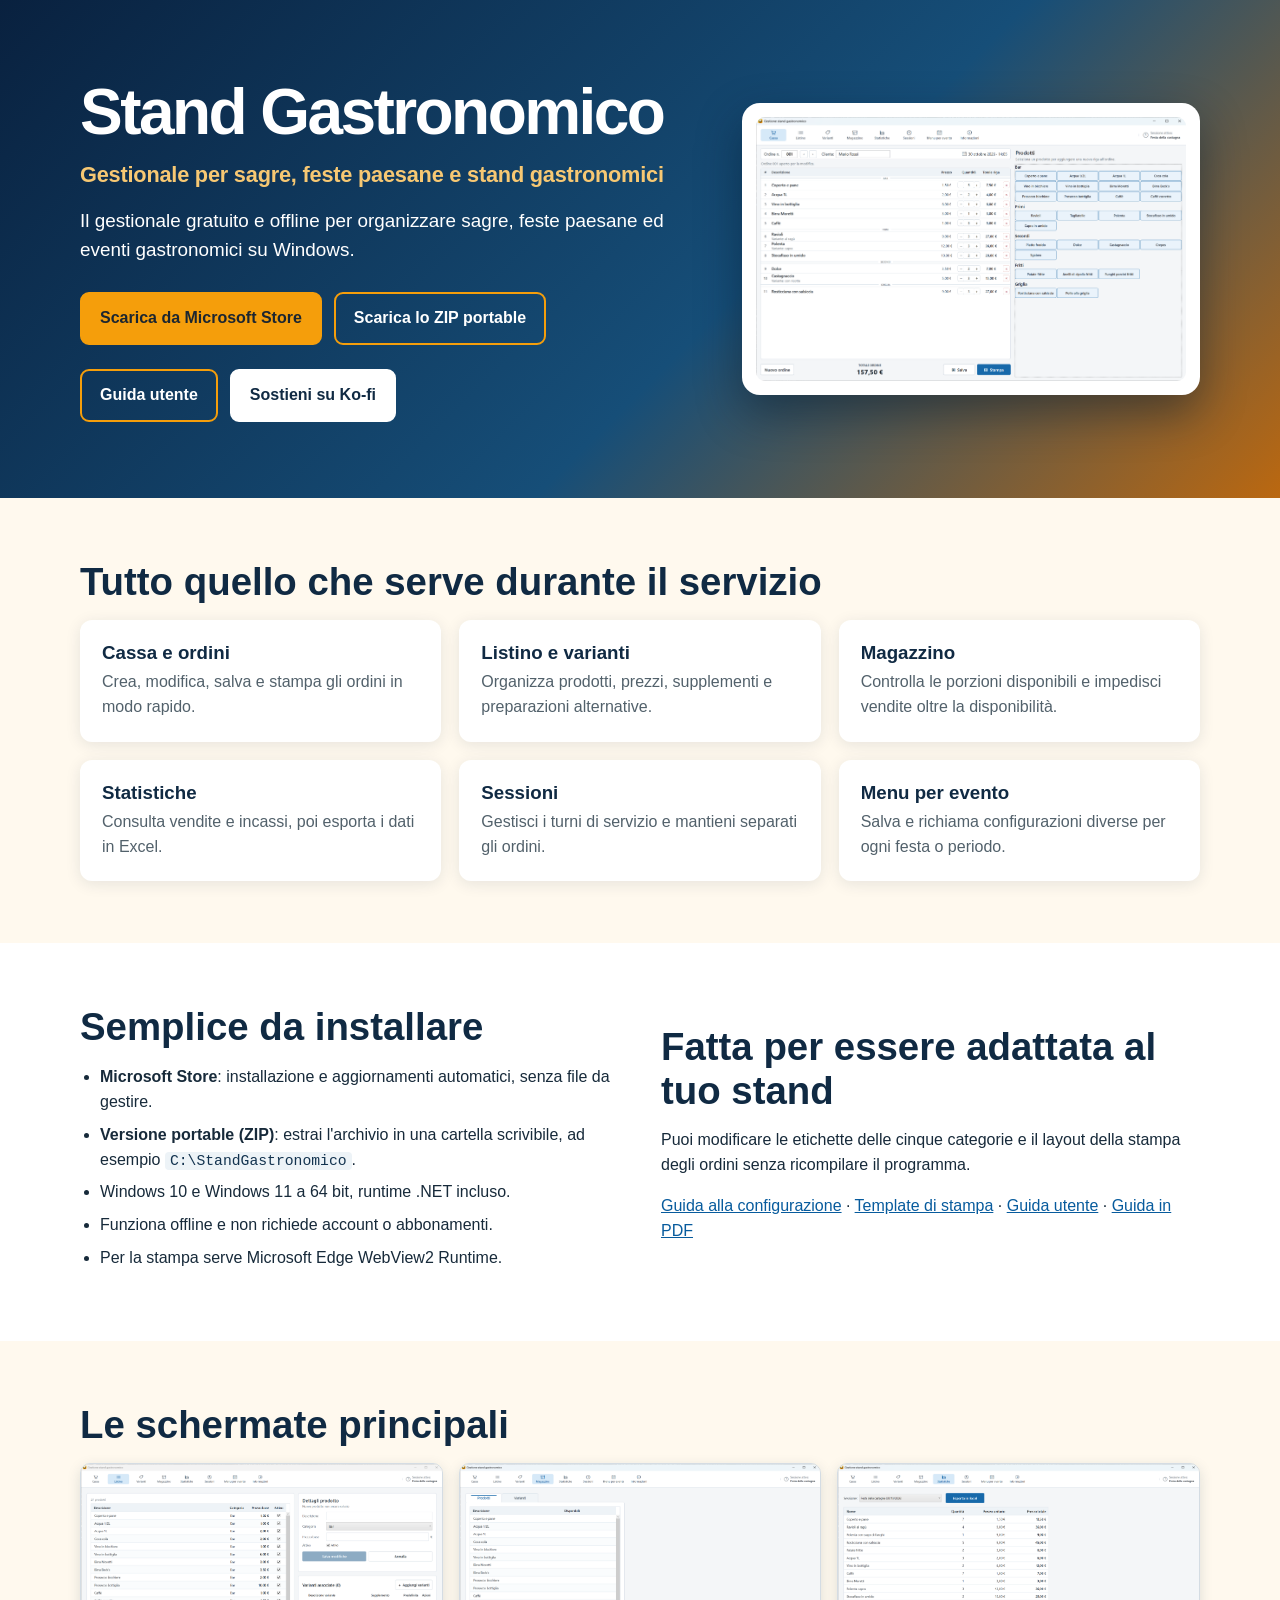
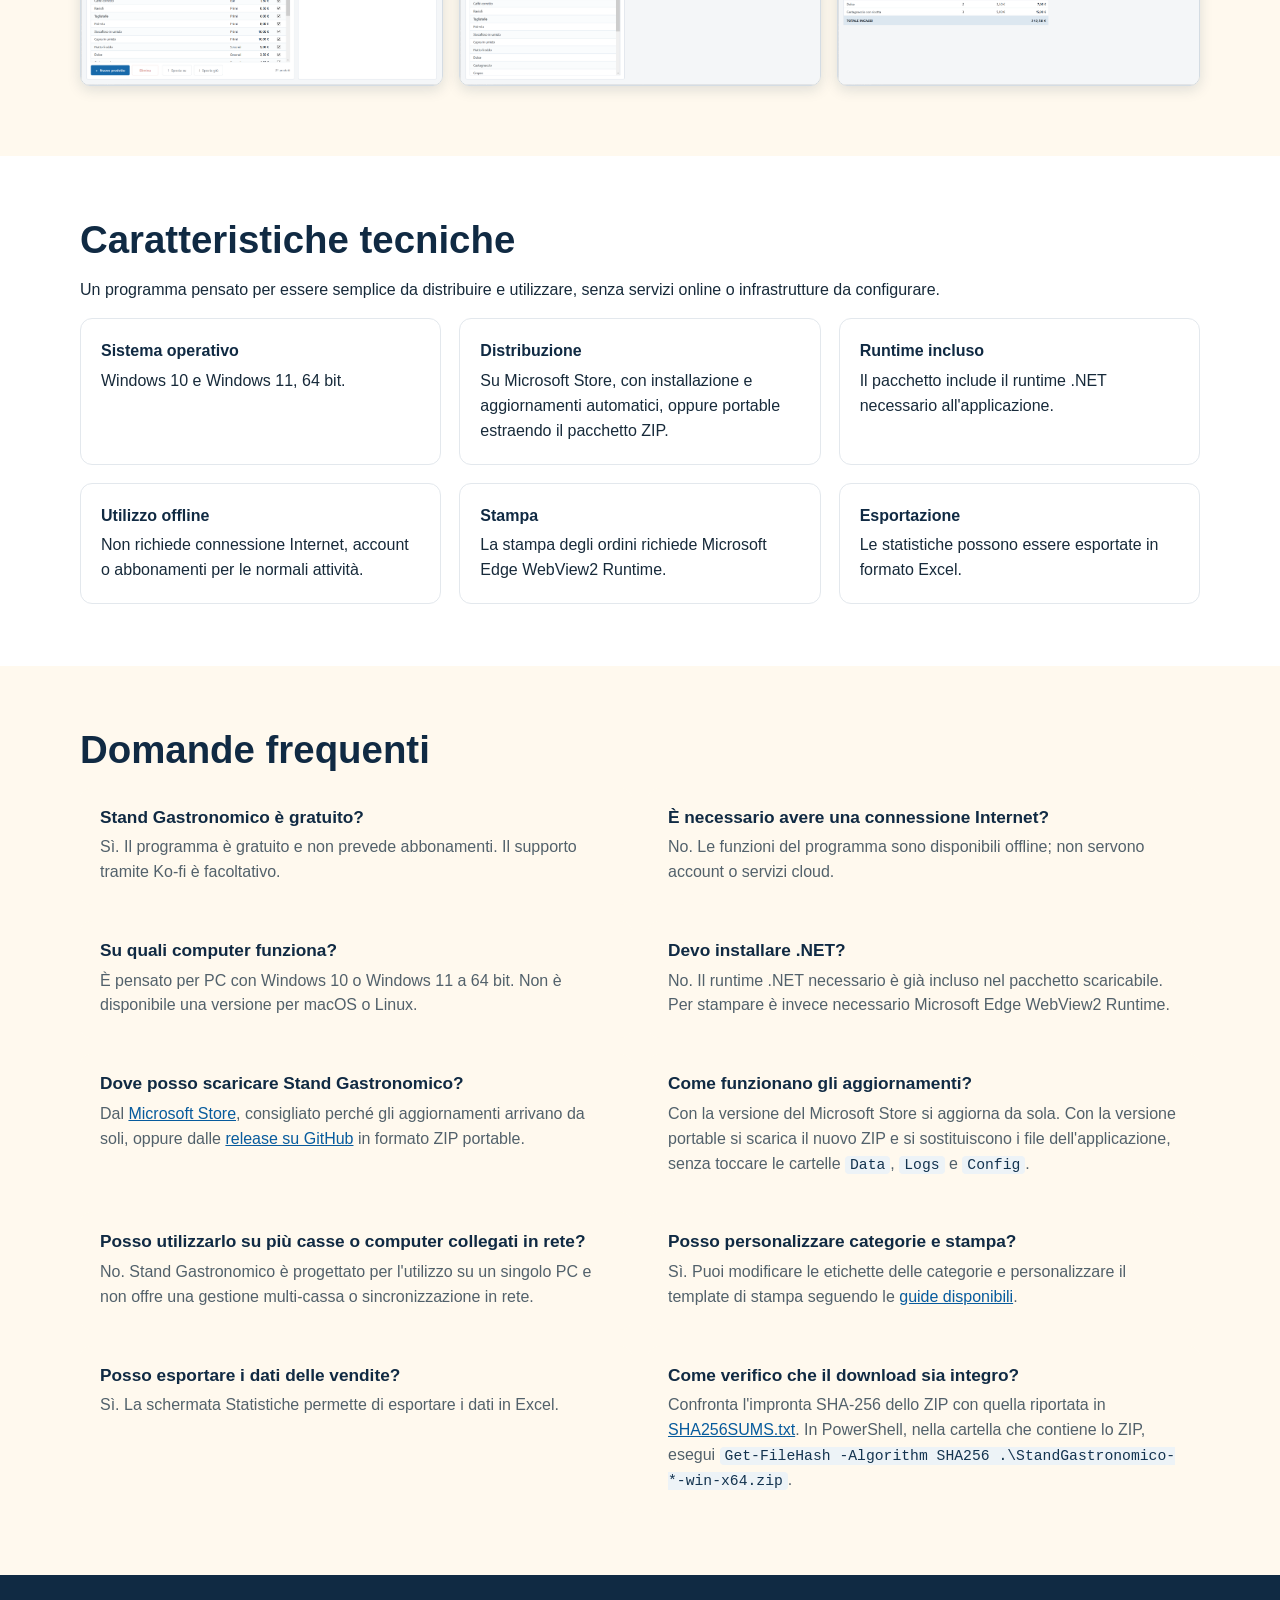
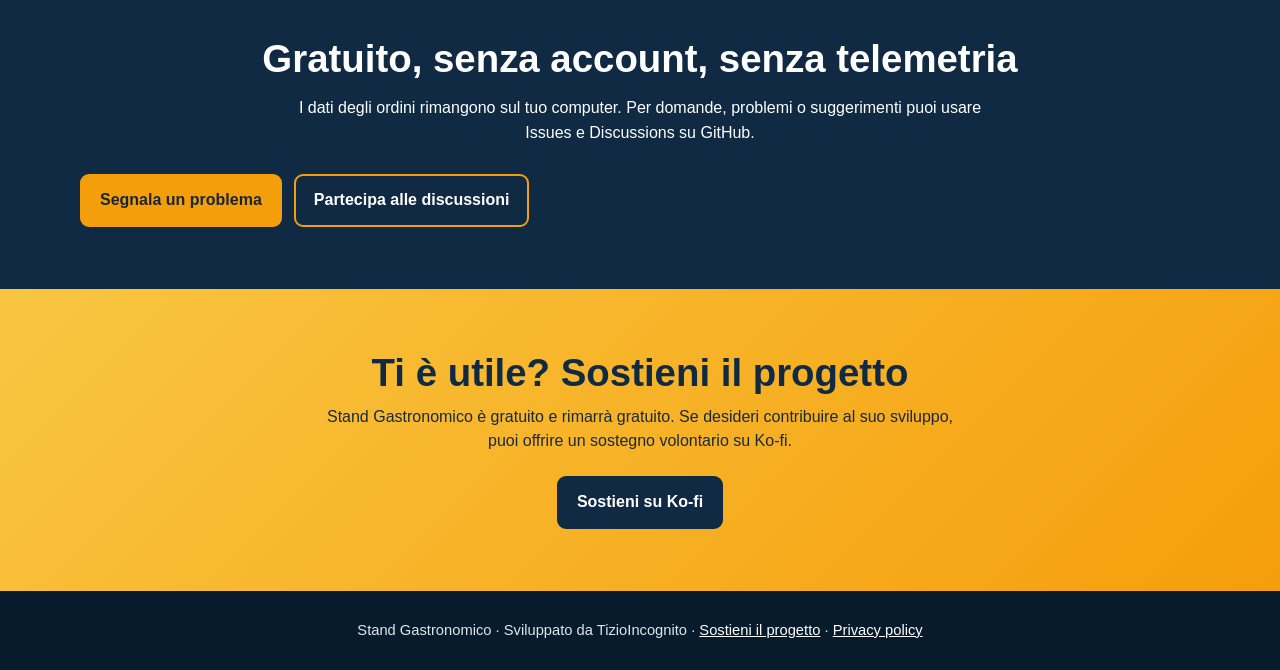
==== docs/index.html @ 610c458f "Aggiunti link per Microsoft Store" ====
<!doctype html>
<html lang="it">
<head>
  <meta name="google-site-verification" content="WH3XBsyrRpYTOo19JBKy6iEq1JAvcZZ41Q43Z-_4CIk" />
  <meta charset="utf-8">
  <meta name="viewport" content="width=device-width, initial-scale=1">
  <title>Stand Gastronomico | Gestionale gratuito per sagre e feste</title>
  <meta name="description" content="Gestionale gratuito e offline per Windows dedicato a sagre, feste ed eventi gastronomici: cassa, ordini, magazzino, statistiche e stampa.">
  <meta property="og:title" content="Stand Gastronomico | Gestionale gratuito per sagre e feste">
  <meta property="og:description" content="Cassa, ordini, magazzino e stampa per associazioni e organizzatori di eventi gastronomici.">
  <meta property="og:image" content="https://tizioincognito.github.io/StandGastronomico/images/social-preview.jpg">
  <meta property="og:type" content="website">
  <meta property="og:locale" content="it_IT">
  <meta property="og:url" content="https://tizioincognito.github.io/StandGastronomico/">
  <meta name="twitter:card" content="summary_large_image">
  <meta name="theme-color" content="#f59e0b">
  <style>
    :root { --navy:#102a43; --ink:#172a3a; --muted:#52616b; --gold:#f59e0b; --cream:#fff9ee; --white:#fff; }
    * { box-sizing:border-box; }
    body { margin:0; color:var(--ink); font-family:Segoe UI,Arial,sans-serif; line-height:1.55; background:var(--cream); }
    a { color:#075b9d; }
    code { padding:1px 5px; border-radius:4px; background:#edf3f7; color:#13334f; font-family:Consolas,"Courier New",monospace; font-size:.92em; }
    .hero { color:var(--white); background:linear-gradient(135deg,#09213f,#164e78 58%,#bb6810); }
    .wrap { width:min(1120px,calc(100% - 40px)); margin:auto; }
    .hero .wrap { display:grid; grid-template-columns:1.15fr .85fr; gap:42px; align-items:center; padding:76px 0; }
    h1,h2,h3 { line-height:1.14; }
    h1 { margin:0 0 18px; font-size:clamp(2.35rem,5vw,4.4rem); letter-spacing:-.04em; }
    h1 .h1-sub { display:block; margin-top:14px; font-size:.34em; font-weight:600; letter-spacing:-.01em; color:#f7c873; }
    picture { display:block; }
    img { max-width:100%; height:auto; }
    h2 { margin:0 0 16px; font-size:clamp(1.7rem,3vw,2.4rem); color:var(--navy); }
    .lead { max-width:650px; margin:0; font-size:1.18rem; }
    .buttons { display:flex; flex-wrap:wrap; gap:12px; margin-top:28px; }
    .buttons-break { flex-basis:100%; height:0; }
    .button { display:inline-block; padding:12px 18px; border:2px solid var(--gold); border-radius:9px; background:var(--gold); color:#1c2630; font-weight:700; text-decoration:none; }
    .button.secondary { background:transparent; color:var(--white); }
    .button.donate { border-color:var(--white); background:var(--white); color:var(--navy); }
    .hero-card { padding:14px; border-radius:18px; background:#fff; box-shadow:0 18px 45px #00152877; }
    .hero-card img { display:block; width:100%; border-radius:9px; }
    main section { padding:62px 0; }
    .alt { background:var(--white); }
    .grid { display:grid; grid-template-columns:repeat(3,1fr); gap:18px; }
    .card { padding:22px; border-radius:12px; background:var(--white); box-shadow:0 3px 15px #102a431a; }
    .alt .card { background:var(--cream); }
    .card h3 { margin:0 0 7px; color:var(--navy); }
    .card p { margin:0; color:var(--muted); }
    .two { display:grid; grid-template-columns:1fr 1fr; gap:42px; align-items:center; }
    .checklist { margin:0; padding-left:20px; }
    .checklist li { margin:8px 0; }
    .shot-grid { display:grid; grid-template-columns:repeat(3,1fr); gap:16px; }
    .shot-grid img { width:100%; border:1px solid #d4dce3; border-radius:10px; box-shadow:0 4px 14px #102a4322; }
	.spec-grid { display:grid; grid-template-columns:repeat(3,1fr); gap:18px; }
	.spec-item { padding:20px; border:1px solid #e3e8ed; border-radius:12px; background:var(--white); }
	.spec-item strong { display:block; margin-bottom:5px; color:var(--navy); }
	.faq-list { display:grid; grid-template-columns:1fr 1fr; gap:16px; }
	.faq-item { padding:20px; border-radius:12px; background:var(--cream); }
	.faq-item h3 { margin:0 0 8px; color:var(--navy); font-size:1.08rem; }
	.faq-item p { margin:0; color:var(--muted); }
    .previewable { cursor:zoom-in; transition:transform .2s ease, box-shadow .2s ease; }
    @media (hover:hover) { .previewable:hover { transform:scale(1.025); box-shadow:0 12px 26px #00152855; } }
    .lightbox[hidden] { display:none; }
    .lightbox { position:fixed; z-index:10; inset:0; display:grid; place-items:center; padding:24px; background:#061523e8; cursor:zoom-out; }
    .lightbox img { max-width:min(1400px,94vw); max-height:86vh; border-radius:8px; box-shadow:0 18px 55px #000a; cursor:default; }
    .lightbox button { position:fixed; top:20px; right:20px; width:42px; height:42px; border:0; border-radius:50%; background:var(--white); color:var(--navy); font-size:1.8rem; line-height:1; cursor:pointer; }
    .cta { text-align:center; background:var(--navy); color:var(--white); }
    .cta h2 { color:var(--white); }
    .cta p { max-width:690px; margin:0 auto; }
    .support { text-align:center; background:linear-gradient(135deg,#f9c642,#f59e0b); }
    .support h2 { margin-bottom:10px; }
    .support p { max-width:650px; margin:0 auto; }
    .support .button { margin-top:22px; border-color:var(--navy); background:var(--navy); color:var(--white); }
    footer { padding:28px 0; color:#dbe7ef; background:#081b2c; text-align:center; font-size:.92rem; }
    footer a { color:#fff; }
    @media (max-width:760px) {
		.hero .wrap,.two { grid-template-columns:1fr; }
		.grid,.spec-grid,.faq-list { grid-template-columns:1fr; }
		.shot-grid { grid-template-columns:1fr 1fr; }
		.hero .wrap { padding:52px 0; }
	}
  </style>
    <script type="application/ld+json">
	{
	  "@context": "https://schema.org",
	  "@type": "SoftwareApplication",
	  "name": "Stand Gastronomico",
	  "description": "Gestionale gratuito e offline per Windows dedicato a sagre, feste ed eventi gastronomici: cassa, ordini, magazzino, statistiche e stampa.",
	  "url": "https://tizioincognito.github.io/StandGastronomico/",
	  "applicationCategory": "BusinessApplication",
	  "operatingSystem": "Windows 10, Windows 11",
	  "softwareVersion": "1.1.0.0",
	  "installUrl": "https://apps.microsoft.com/detail/9NR1VJFHKFB3",
	  "sameAs": "https://apps.microsoft.com/detail/9NR1VJFHKFB3",
	  "softwareHelp": "https://tizioincognito.github.io/StandGastronomico/guida.html",
	  "inLanguage": "it",
	  "downloadUrl": "https://github.com/TizioIncognito/StandGastronomico/releases/download/v1.1.0.0/StandGastronomico-1.1.0.0-win-x64.zip",
	  "fileSize": "64103857",
	  "screenshot": "https://tizioincognito.github.io/StandGastronomico/images/CreaOrdini.png",
	  "license": "https://github.com/TizioIncognito/StandGastronomico/blob/master/LICENSE",
	  "author": { "@type": "Person", "name": "TizioIncognito", "url": "https://github.com/TizioIncognito" },
	  "offers": {
		"@type": "Offer",
		"price": "0",
		"priceCurrency": "EUR",
		"url": "https://github.com/TizioIncognito/StandGastronomico/releases/latest",
		"availability": "https://schema.org/InStock"
	  }
	}
  </script>
  <link rel="canonical" href="https://tizioincognito.github.io/StandGastronomico/">
  <meta property="og:site_name" content="Stand Gastronomico">
  <meta property="og:image:width" content="1672">
  <meta property="og:image:height" content="941">
  <meta property="og:image:alt" content="Stand Gastronomico: schermata della cassa con un ordine in corso">
  <meta name="twitter:title" content="Stand Gastronomico | Gestionale gratuito per sagre e feste">
  <meta name="twitter:description" content="Gestionale gratuito e offline per Windows dedicato a sagre, feste ed eventi gastronomici: cassa, ordini, magazzino, statistiche e stampa.">
  <meta name="twitter:image" content="https://tizioincognito.github.io/StandGastronomico/images/social-preview.jpg">
  <link rel="icon" href="favicon.ico" sizes="any">
  <link rel="icon" type="image/png" sizes="32x32" href="favicon-32x32.png">
  <link rel="apple-touch-icon" href="apple-touch-icon.png">
</head>
<body>
  <header class="hero">
    <div class="wrap">
      <div>
        <h1>Stand Gastronomico<span class="h1-sub">Gestionale per sagre, feste paesane e stand gastronomici</span></h1>
        <p class="lead">Il gestionale gratuito e offline per organizzare sagre, feste paesane ed eventi gastronomici su Windows.</p>
        <div class="buttons">
          <a class="button" href="https://apps.microsoft.com/detail/9NR1VJFHKFB3">Scarica da Microsoft Store</a>
          <a class="button secondary" href="https://github.com/TizioIncognito/StandGastronomico/releases/latest">Scarica lo ZIP portable</a>
          <span class="buttons-break" aria-hidden="true"></span>
          <a class="button secondary" href="guida.html">Guida utente</a>
          <a class="button donate" href="https://ko-fi.com/tizioincognito">Sostieni su Ko-fi</a>
        </div>
      </div>
      <div class="hero-card"><picture><source type="image/webp" srcset="images/CreaOrdini.webp"><img class="previewable" src="images/CreaOrdini.png" width="1983" height="1217" decoding="async" alt="Schermata Cassa di Stand Gastronomico con un ordine in corso"></picture></div>
    </div>
  </header>
  <main>
    <section>
      <div class="wrap">
        <h2>Tutto quello che serve durante il servizio</h2>
        <div class="grid">
          <article class="card"><h3>Cassa e ordini</h3><p>Crea, modifica, salva e stampa gli ordini in modo rapido.</p></article>
          <article class="card"><h3>Listino e varianti</h3><p>Organizza prodotti, prezzi, supplementi e preparazioni alternative.</p></article>
          <article class="card"><h3>Magazzino</h3><p>Controlla le porzioni disponibili e impedisci vendite oltre la disponibilità.</p></article>
          <article class="card"><h3>Statistiche</h3><p>Consulta vendite e incassi, poi esporta i dati in Excel.</p></article>
          <article class="card"><h3>Sessioni</h3><p>Gestisci i turni di servizio e mantieni separati gli ordini.</p></article>
          <article class="card"><h3>Menu per evento</h3><p>Salva e richiama configurazioni diverse per ogni festa o periodo.</p></article>
        </div>
      </div>
    </section>
    <section class="alt">
      <div class="wrap two">
        <div>
          <h2>Semplice da installare</h2>
          <ul class="checklist">
            <li><strong>Microsoft Store</strong>: installazione e aggiornamenti automatici, senza file da gestire.</li>
            <li><strong>Versione portable (ZIP)</strong>: estrai l'archivio in una cartella scrivibile, ad esempio <code>C:\StandGastronomico</code>.</li>
            <li>Windows 10 e Windows 11 a 64 bit, runtime .NET incluso.</li>
            <li>Funziona offline e non richiede account o abbonamenti.</li>
            <li>Per la stampa serve Microsoft Edge WebView2 Runtime.</li>
          </ul>
        </div>
        <div>
          <h2>Fatta per essere adattata al tuo stand</h2>
          <p>Puoi modificare le etichette delle cinque categorie e il layout della stampa degli ordini senza ricompilare il programma.</p>
          <p><a href="configurazione.html">Guida alla configurazione</a> · <a href="template-stampa.html">Template di stampa</a> · <a href="guida.html">Guida utente</a> · <a href="https://github.com/TizioIncognito/StandGastronomico/blob/master/GUIDA_UTENTE.pdf">Guida in PDF</a></p>
        </div>
      </div>
    </section>
    <section>
      <div class="wrap">
        <h2>Le schermate principali</h2>
        <div class="shot-grid">
          <picture><source type="image/webp" srcset="images/Listino.webp"><img class="previewable" src="images/Listino.png" width="1983" height="1217" loading="lazy" decoding="async" alt="Schermata Listino per prodotti, categorie e prezzi"></picture>
          <picture><source type="image/webp" srcset="images/Magazzino.webp"><img class="previewable" src="images/Magazzino.png" width="1983" height="1217" loading="lazy" decoding="async" alt="Schermata Magazzino per il controllo delle porzioni disponibili"></picture>
          <picture><source type="image/webp" srcset="images/Statistiche.webp"><img class="previewable" src="images/Statistiche.png" width="1983" height="1217" loading="lazy" decoding="async" alt="Schermata Statistiche per vendite e incassi"></picture>
        </div>
      </div>
    </section>
	
	<section class="alt">
	  <div class="wrap">
		<h2>Caratteristiche tecniche</h2>
		<p>Un programma pensato per essere semplice da distribuire e utilizzare, senza servizi online o infrastrutture da configurare.</p>

		<div class="spec-grid">
		  <article class="spec-item">
			<strong>Sistema operativo</strong>
			Windows 10 e Windows 11, 64 bit.
		  </article>

		  <article class="spec-item">
			<strong>Distribuzione</strong>
			Su Microsoft Store, con installazione e aggiornamenti automatici, oppure portable estraendo il pacchetto ZIP.
		  </article>

		  <article class="spec-item">
			<strong>Runtime incluso</strong>
			Il pacchetto include il runtime .NET necessario all'applicazione.
		  </article>

		  <article class="spec-item">
			<strong>Utilizzo offline</strong>
			Non richiede connessione Internet, account o abbonamenti per le normali attività.
		  </article>

		  <article class="spec-item">
			<strong>Stampa</strong>
			La stampa degli ordini richiede Microsoft Edge WebView2 Runtime.
		  </article>

		  <article class="spec-item">
			<strong>Esportazione</strong>
			Le statistiche possono essere esportate in formato Excel.
		  </article>
		</div>
	  </div>
	</section>

	<section>
	  <div class="wrap">
		<h2>Domande frequenti</h2>

		<div class="faq-list">
		  <article class="faq-item">
			<h3>Stand Gastronomico è gratuito?</h3>
			<p>Sì. Il programma è gratuito e non prevede abbonamenti. Il supporto tramite Ko-fi è facoltativo.</p>
		  </article>

		  <article class="faq-item">
			<h3>È necessario avere una connessione Internet?</h3>
			<p>No. Le funzioni del programma sono disponibili offline; non servono account o servizi cloud.</p>
		  </article>

		  <article class="faq-item">
			<h3>Su quali computer funziona?</h3>
			<p>È pensato per PC con Windows 10 o Windows 11 a 64 bit. Non è disponibile una versione per macOS o Linux.</p>
		  </article>

		  <article class="faq-item">
			<h3>Devo installare .NET?</h3>
			<p>No. Il runtime .NET necessario è già incluso nel pacchetto scaricabile. Per stampare è invece necessario Microsoft Edge WebView2 Runtime.</p>
		  </article>

		  <article class="faq-item">
			<h3>Dove posso scaricare Stand Gastronomico?</h3>
			<p>Dal <a href="https://apps.microsoft.com/detail/9NR1VJFHKFB3">Microsoft Store</a>, consigliato perché gli aggiornamenti arrivano da soli, oppure dalle <a href="https://github.com/TizioIncognito/StandGastronomico/releases/latest">release su GitHub</a> in formato ZIP portable.</p>
		  </article>

		  <article class="faq-item">
			<h3>Come funzionano gli aggiornamenti?</h3>
			<p>Con la versione del Microsoft Store si aggiorna da sola. Con la versione portable si scarica il nuovo ZIP e si sostituiscono i file dell'applicazione, senza toccare le cartelle <code>Data</code>, <code>Logs</code> e <code>Config</code>.</p>
		  </article>

		  <article class="faq-item">
			<h3>Posso utilizzarlo su più casse o computer collegati in rete?</h3>
			<p>No. Stand Gastronomico è progettato per l'utilizzo su un singolo PC e non offre una gestione multi-cassa o sincronizzazione in rete.</p>
		  </article>

		  <article class="faq-item">
			<h3>Posso personalizzare categorie e stampa?</h3>
			<p>Sì. Puoi modificare le etichette delle categorie e personalizzare il template di stampa seguendo le <a href="configurazione.html">guide disponibili</a>.</p>
		  </article>

		  <article class="faq-item">
			<h3>Posso esportare i dati delle vendite?</h3>
			<p>Sì. La schermata Statistiche permette di esportare i dati in Excel.</p>
		  </article>
		  <article class="faq-item">
			<h3>Come verifico che il download sia integro?</h3>
			<p>Confronta l'impronta SHA-256 dello ZIP con quella riportata in <a href="https://github.com/TizioIncognito/StandGastronomico/blob/master/SHA256SUMS.txt">SHA256SUMS.txt</a>. In PowerShell, nella cartella che contiene lo ZIP, esegui <code>Get-FileHash -Algorithm SHA256 .\StandGastronomico-*-win-x64.zip</code>.</p>
		  </article>
		</div>
	  </div>
	</section>

    <section class="cta">
      <div class="wrap">
        <h2>Gratuito, senza account, senza telemetria</h2>
        <p>I dati degli ordini rimangono sul tuo computer. Per domande, problemi o suggerimenti puoi usare Issues e Discussions su GitHub.</p>
        <div class="buttons">
          <a class="button" href="https://github.com/TizioIncognito/StandGastronomico/issues">Segnala un problema</a>
          <a class="button secondary" href="https://github.com/TizioIncognito/StandGastronomico/discussions">Partecipa alle discussioni</a>
        </div>
      </div>
    </section>
    <section class="support">
      <div class="wrap">
        <h2>Ti è utile? Sostieni il progetto</h2>
        <p>Stand Gastronomico è gratuito e rimarrà gratuito. Se desideri contribuire al suo sviluppo, puoi offrire un sostegno volontario su Ko-fi.</p>
        <a class="button" href="https://ko-fi.com/tizioincognito">Sostieni su Ko-fi</a>
      </div>
    </section>
  </main>
  <footer>
	  <div class="wrap">
		Stand Gastronomico · Sviluppato da TizioIncognito ·
		<a href="https://ko-fi.com/tizioincognito">Sostieni il progetto</a> ·
		<a href="privacy-stand-gastronomico.html">Privacy policy</a>
	  </div>
  </footer>
  <div class="lightbox" id="lightbox" hidden aria-hidden="true" role="dialog" aria-modal="true" aria-label="Anteprima immagine">
    <button type="button" id="lightbox-close" aria-label="Chiudi anteprima">×</button>
    <img id="lightbox-image" src="" alt="">
  </div>
  <script>
    const lightbox = document.getElementById('lightbox');
    const lightboxImage = document.getElementById('lightbox-image');
    const closeLightbox = document.getElementById('lightbox-close');

    function closePreview() {
      lightbox.hidden = true;
      lightbox.setAttribute('aria-hidden', 'true');
      lightboxImage.src = '';
      document.body.style.overflow = '';
    }

    document.querySelectorAll('.previewable').forEach((image) => {
      image.setAttribute('tabindex', '0');
      image.setAttribute('role', 'button');
      image.setAttribute('aria-label', `${image.alt}. Apri ingrandimento`);
      const openPreview = () => {
        lightboxImage.src = image.src;
        lightboxImage.alt = image.alt;
        lightbox.hidden = false;
        lightbox.setAttribute('aria-hidden', 'false');
        document.body.style.overflow = 'hidden';
        closeLightbox.focus();
      };
      image.addEventListener('click', openPreview);
      image.addEventListener('keydown', (event) => {
        if (event.key === 'Enter' || event.key === ' ') {
          event.preventDefault();
          openPreview();
        }
      });
    });

    closeLightbox.addEventListener('click', closePreview);
    lightbox.addEventListener('click', (event) => { if (event.target === lightbox) closePreview(); });
    document.addEventListener('keydown', (event) => { if (event.key === 'Escape' && !lightbox.hidden) closePreview(); });
  </script>
</body>
</html>
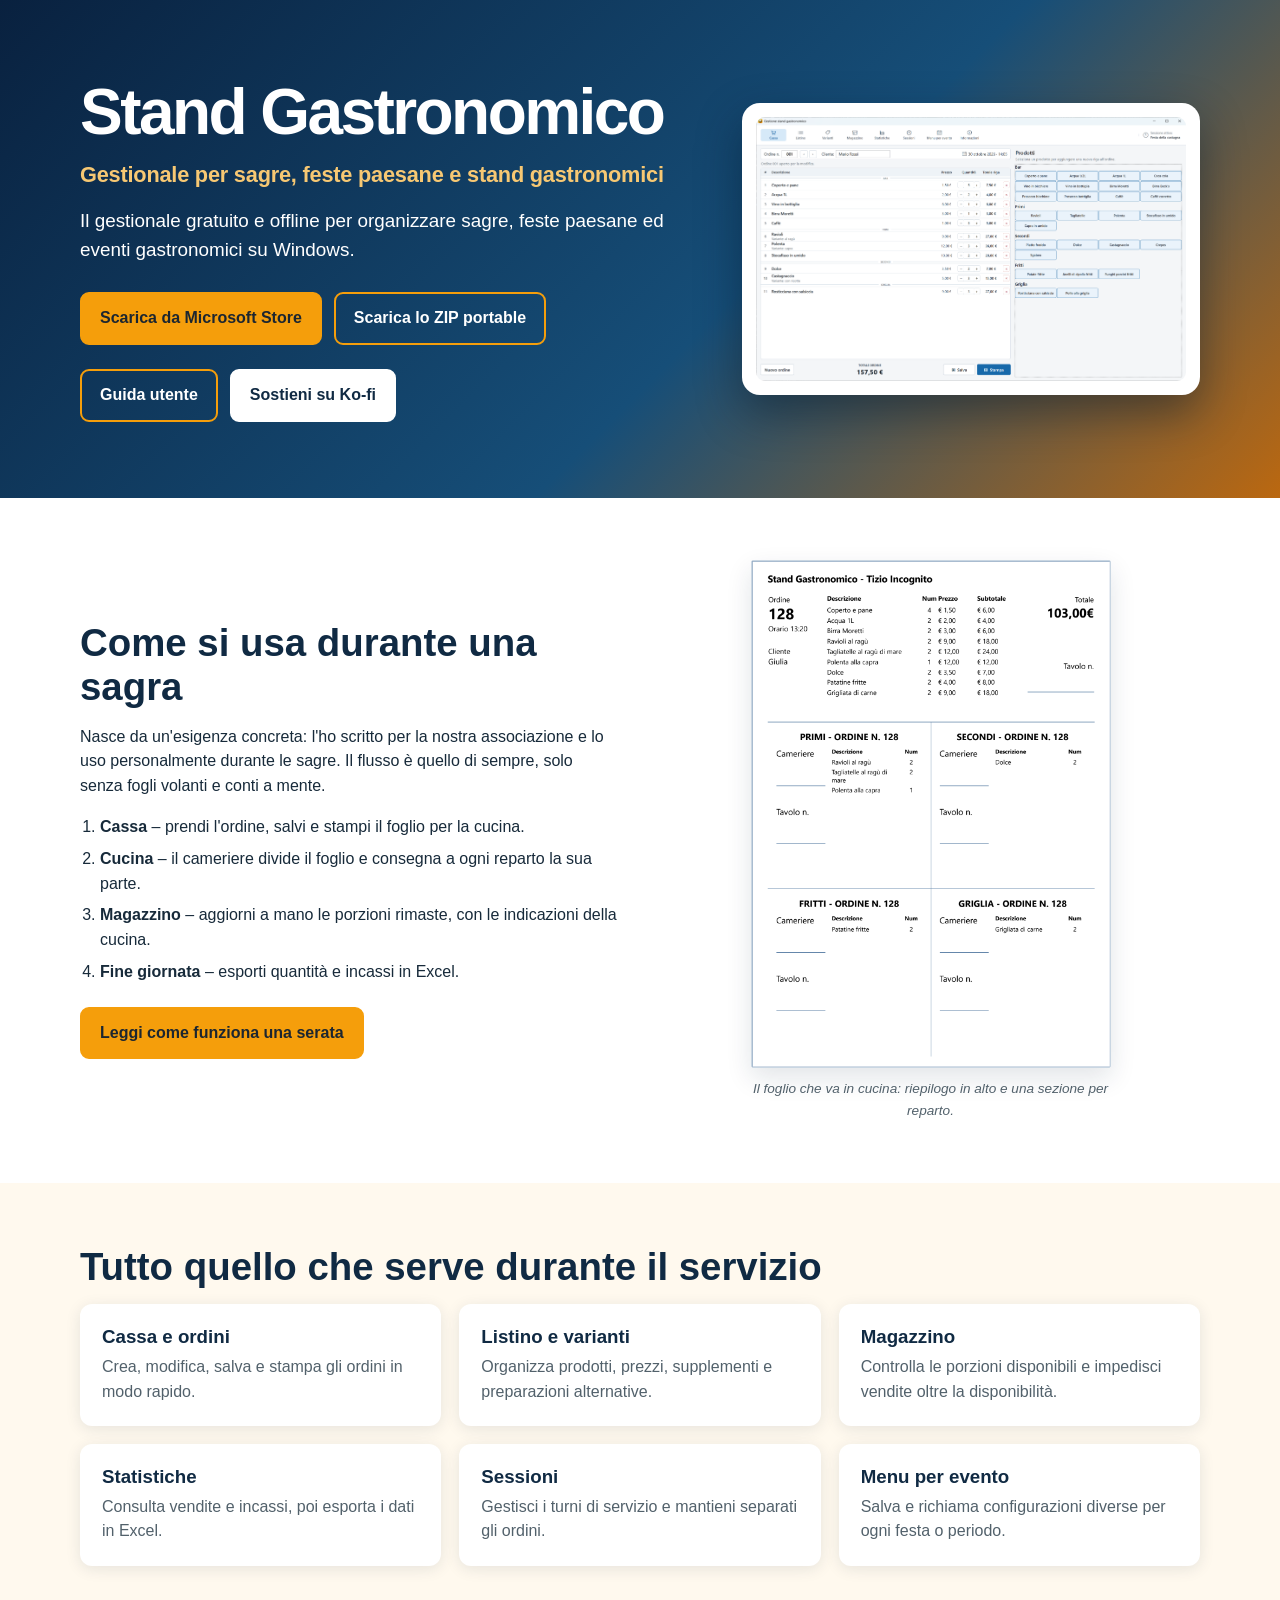
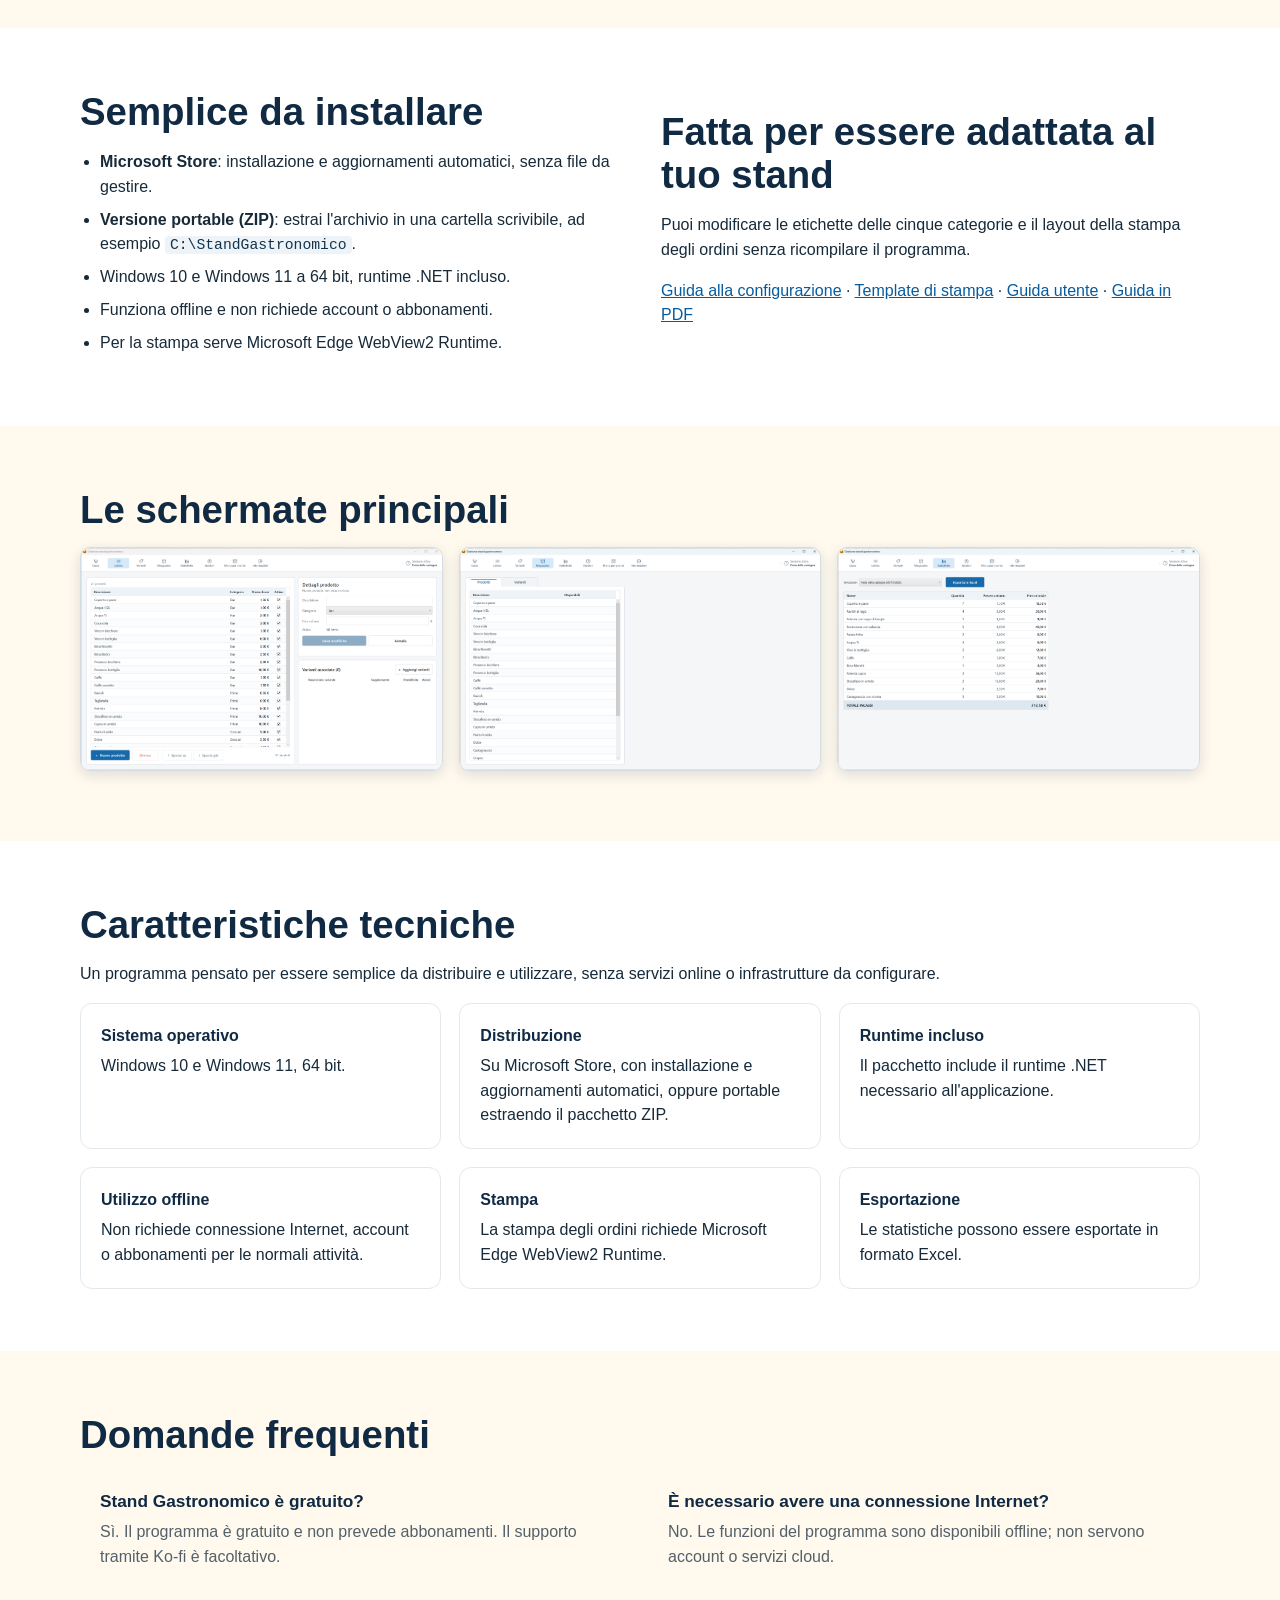
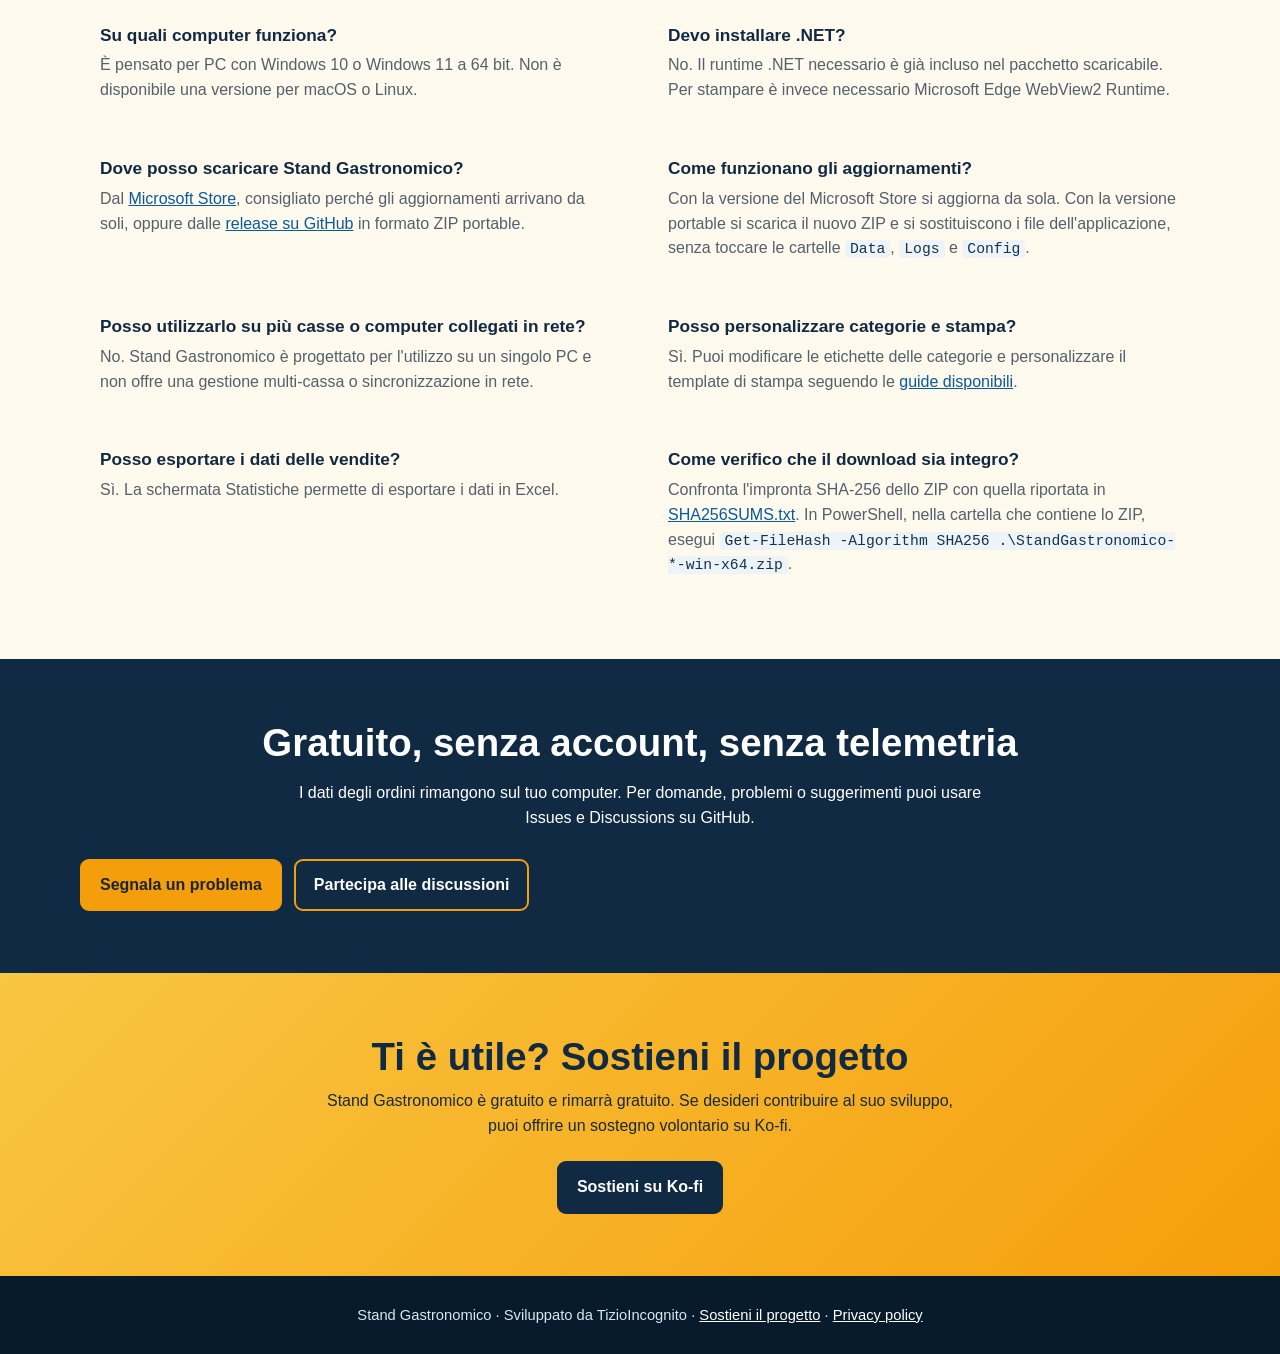
==== commit 34910984: "Aggiunto esempio di uso" ====
--- a/docs/index.html
+++ b/docs/index.html
@@ -49,6 +49,12 @@
     .checklist li { margin:8px 0; }
     .shot-grid { display:grid; grid-template-columns:repeat(3,1fr); gap:16px; }
     .shot-grid img { width:100%; border:1px solid #d4dce3; border-radius:10px; box-shadow:0 4px 14px #102a4322; }
+    .foglio-home { margin:0 auto; max-width:360px; }
+    .foglio-home img { display:block; width:100%; height:auto; border:1px solid #c9d6e2; border-radius:2px; box-shadow:0 10px 26px #102a431f; }
+    .foglio-home figcaption { margin-top:10px; text-align:center; font-size:.85rem; font-style:italic; color:var(--muted); }
+    .steps { margin:0 0 18px; padding-left:20px; }
+    .steps li { margin:7px 0; }
+    .section-cta { margin:22px 0 0; }
 	.spec-grid { display:grid; grid-template-columns:repeat(3,1fr); gap:18px; }
 	.spec-item { padding:20px; border:1px solid #e3e8ed; border-radius:12px; background:var(--white); }
 	.spec-item strong { display:block; margin-bottom:5px; color:var(--navy); }
@@ -136,6 +142,28 @@
     </div>
   </header>
   <main>
+    <section class="alt">
+      <div class="wrap two">
+        <div>
+          <h2>Come si usa durante una sagra</h2>
+          <p>Nasce da un'esigenza concreta: l'ho scritto per la nostra associazione e lo uso personalmente durante le sagre. Il flusso è quello di sempre, solo senza fogli volanti e conti a mente.</p>
+          <ol class="steps">
+            <li><strong>Cassa</strong> – prendi l'ordine, salvi e stampi il foglio per la cucina.</li>
+            <li><strong>Cucina</strong> – il cameriere divide il foglio e consegna a ogni reparto la sua parte.</li>
+            <li><strong>Magazzino</strong> – aggiorni a mano le porzioni rimaste, con le indicazioni della cucina.</li>
+            <li><strong>Fine giornata</strong> – esporti quantità e incassi in Excel.</li>
+          </ol>
+          <p class="section-cta"><a class="button" href="come-si-usa.html">Leggi come funziona una serata</a></p>
+        </div>
+        <figure class="foglio-home">
+          <picture>
+            <source type="image/webp" srcset="images/ordine-stampato.webp">
+            <img class="shot" src="images/ordine-stampato.png" width="1190" height="1684" loading="lazy" decoding="async" alt="Foglio d'ordine stampato con il riepilogo e le sezioni per Primi, Secondi, Fritti e Griglia">
+          </picture>
+          <figcaption>Il foglio che va in cucina: riepilogo in alto e una sezione per reparto.</figcaption>
+        </figure>
+      </div>
+    </section>
     <section>
       <div class="wrap">
         <h2>Tutto quello che serve durante il servizio</h2>
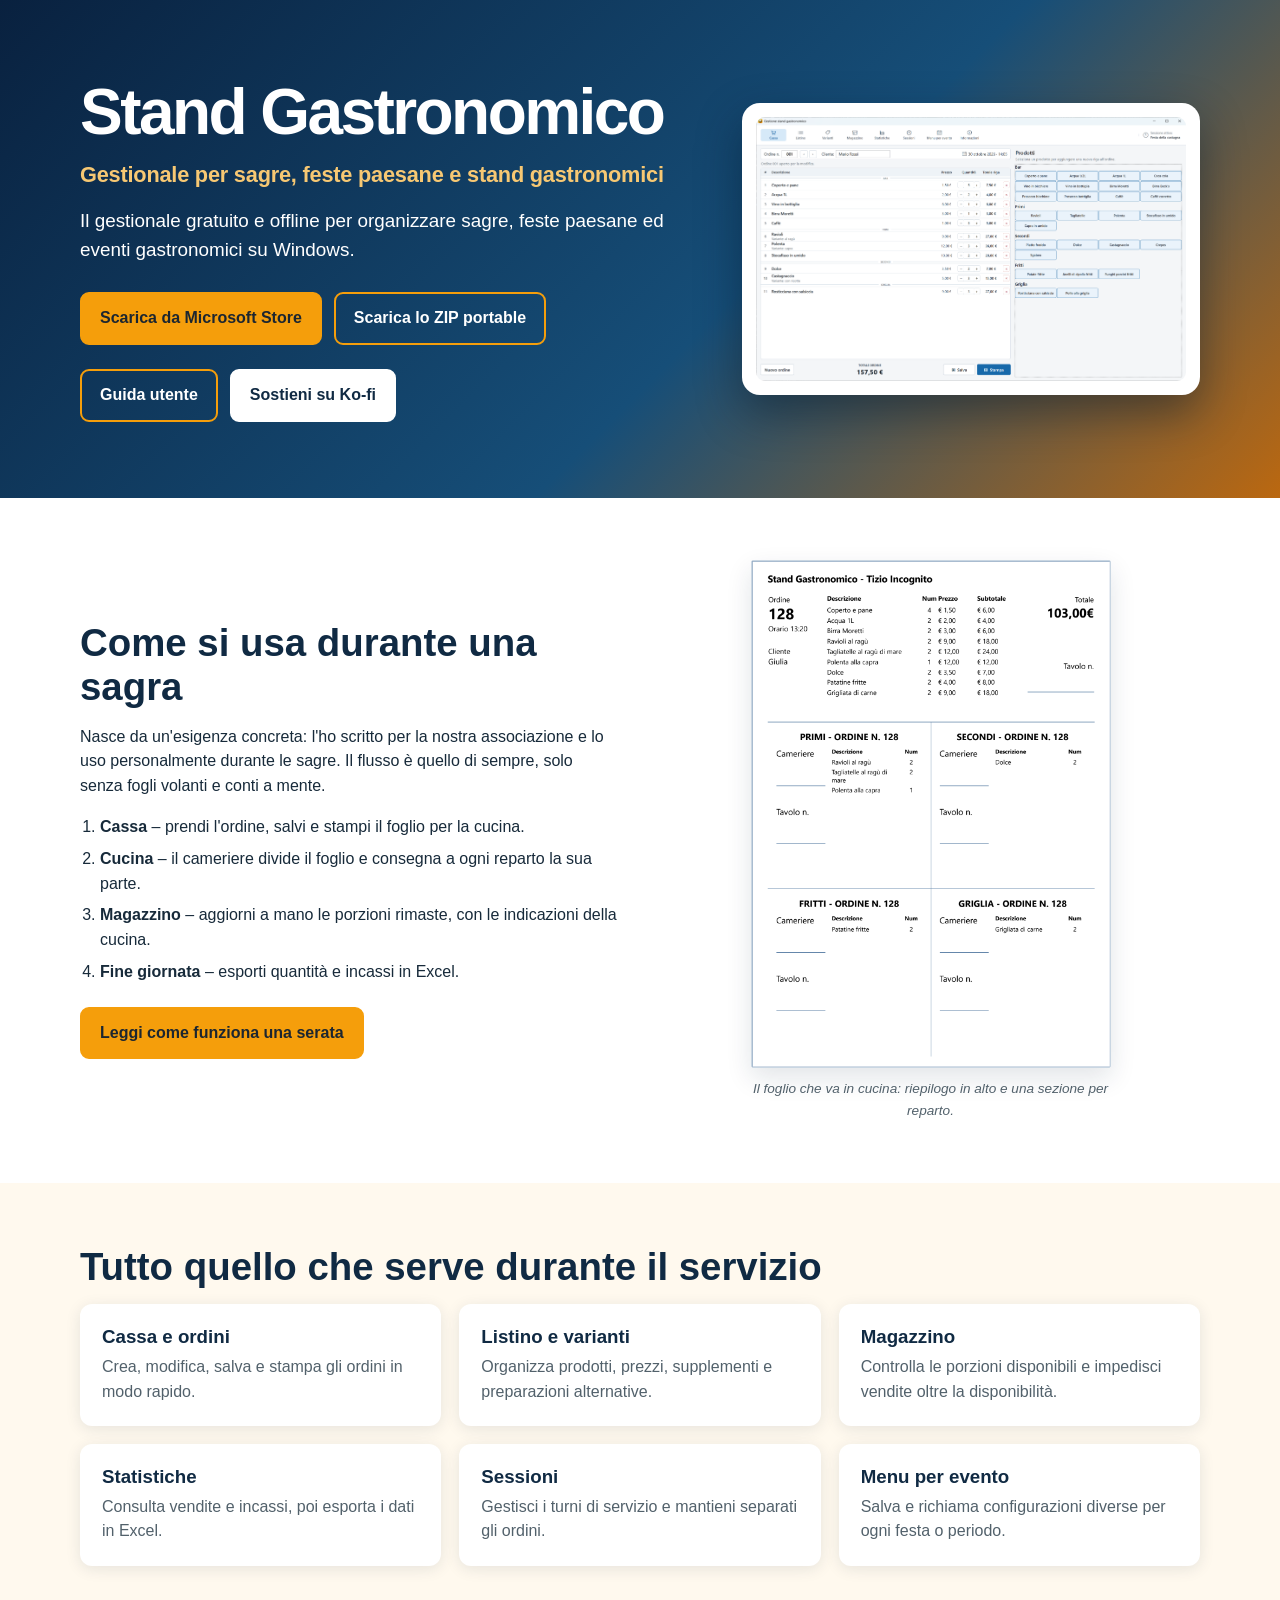
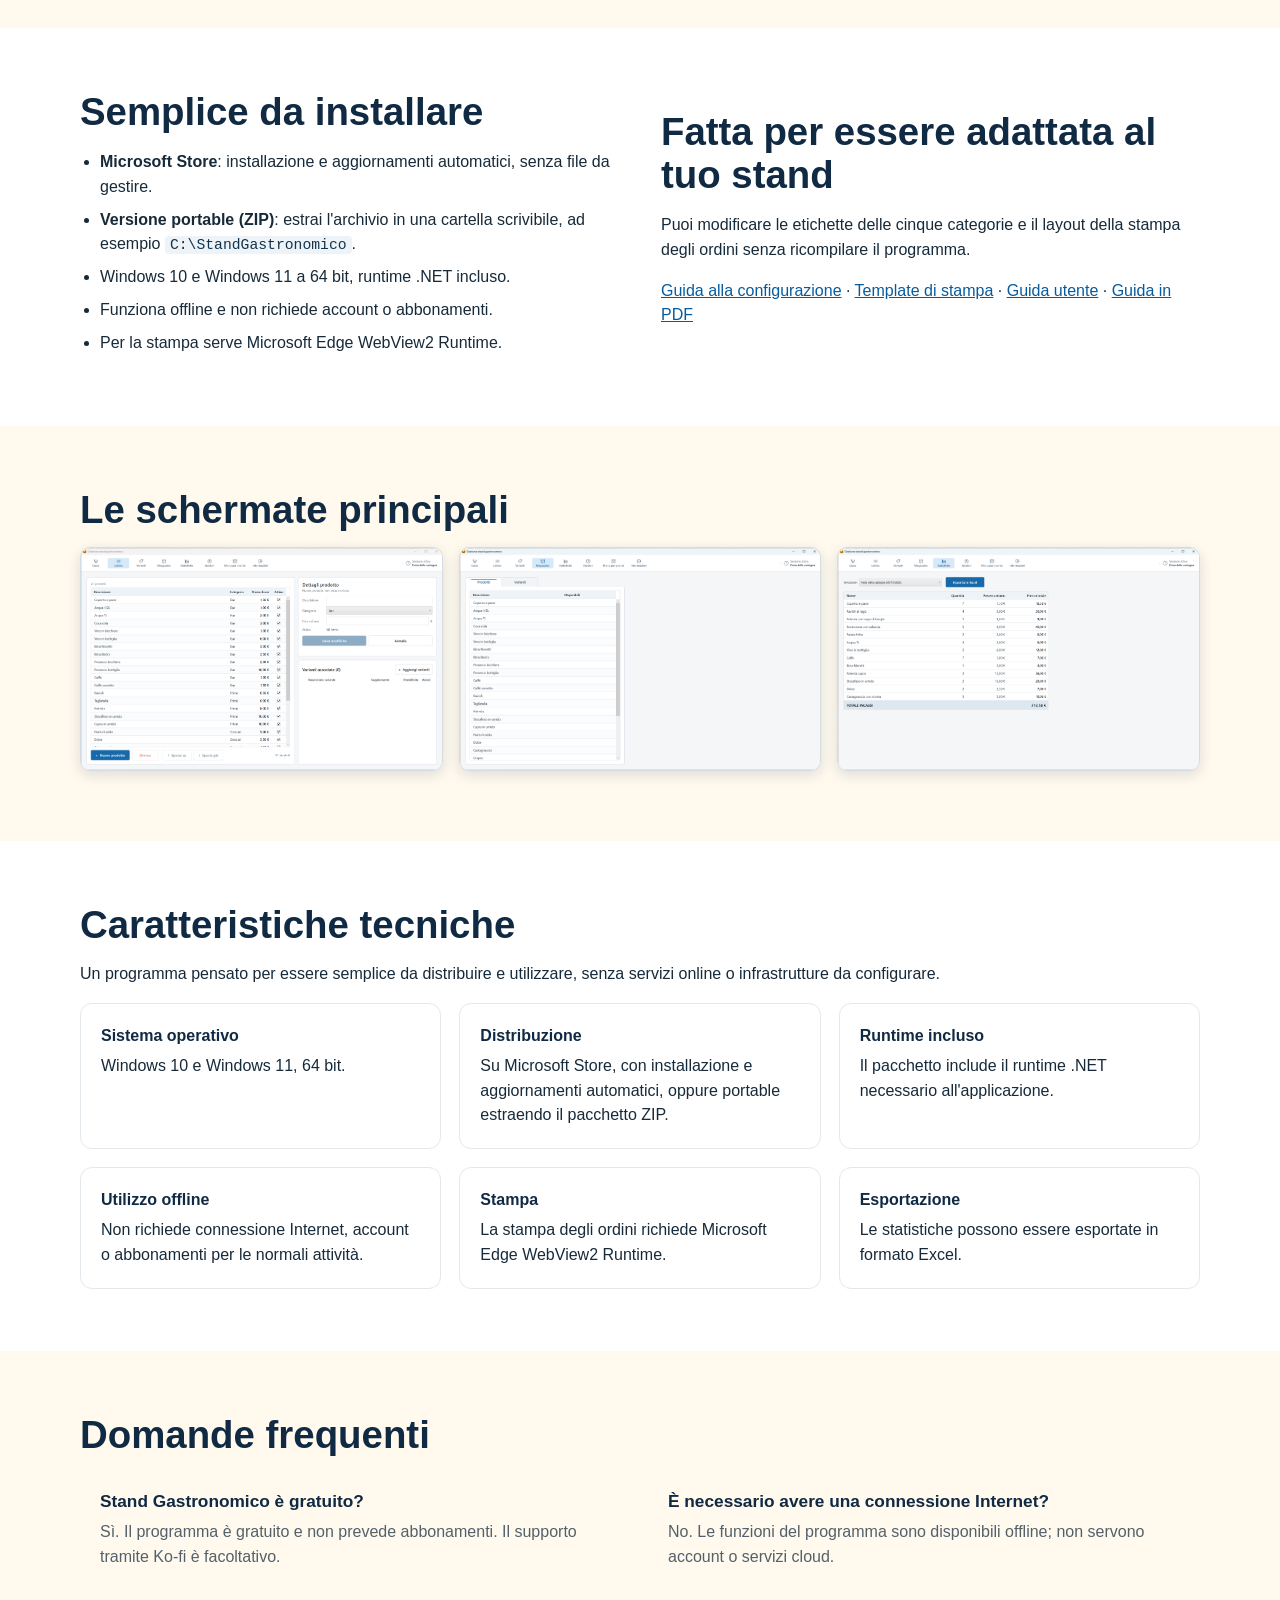
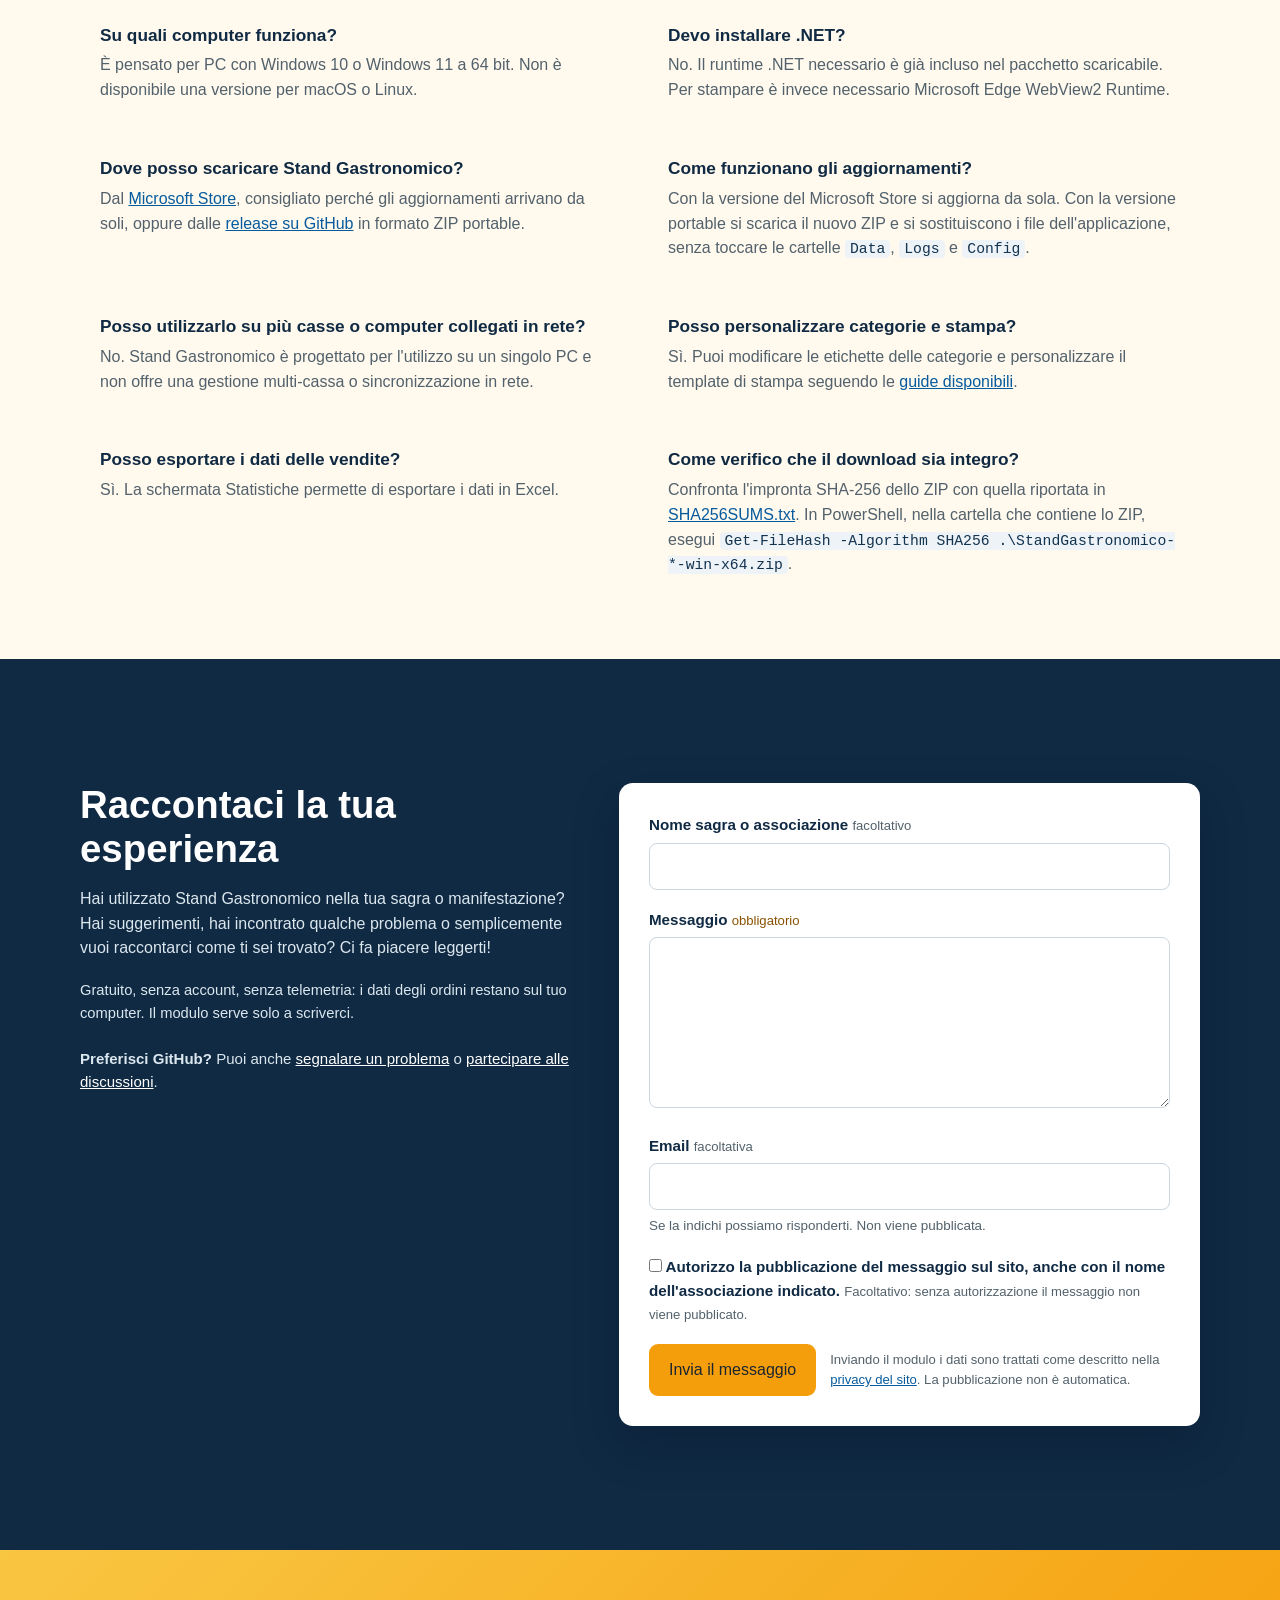
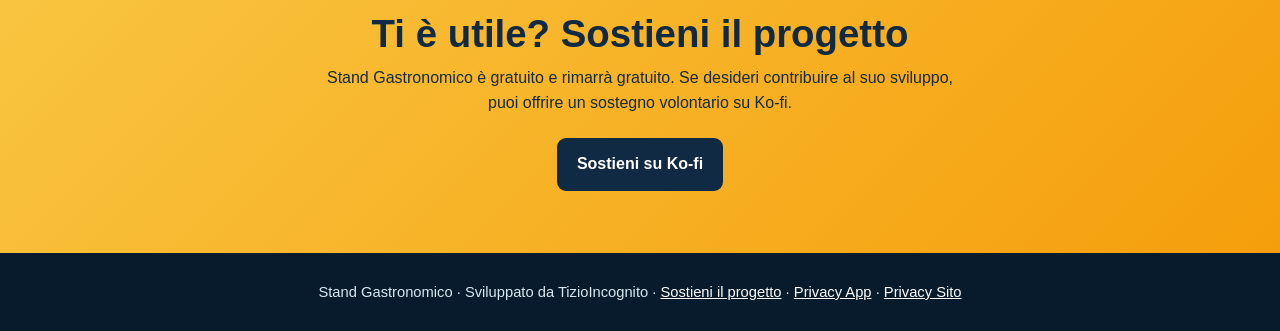
==== commit 38e97205: "Aggiunto form feedback" ====
--- a/docs/index.html
+++ b/docs/index.html
@@ -68,9 +68,37 @@
     .lightbox { position:fixed; z-index:10; inset:0; display:grid; place-items:center; padding:24px; background:#061523e8; cursor:zoom-out; }
     .lightbox img { max-width:min(1400px,94vw); max-height:86vh; border-radius:8px; box-shadow:0 18px 55px #000a; cursor:default; }
     .lightbox button { position:fixed; top:20px; right:20px; width:42px; height:42px; border:0; border-radius:50%; background:var(--white); color:var(--navy); font-size:1.8rem; line-height:1; cursor:pointer; }
-    .cta { text-align:center; background:var(--navy); color:var(--white); }
-    .cta h2 { color:var(--white); }
-    .cta p { max-width:690px; margin:0 auto; }
+    .racconto { background:var(--navy); color:var(--white); }
+    .racconto .wrap { padding:62px 0; }
+    .racconto-grid { display:grid; grid-template-columns:minmax(0,.92fr) minmax(0,1.08fr); gap:44px; align-items:start; }
+    .racconto h2 { color:var(--white); margin-top:0; }
+    .racconto-intro p { color:#dbe7ef; max-width:540px; }
+    .racconto-nota { margin-top:18px; font-size:.92rem; color:#b9cddd; }
+    .racconto-alt { margin-top:22px; font-size:.94rem; color:#c9d9e6; }
+    .racconto-alt p { margin:0; }
+    .racconto-alt a { color:#fff; }
+    .racconto-card { background:var(--white); color:var(--ink); border-radius:14px; padding:clamp(20px,3vw,30px); box-shadow:0 18px 45px #0015284d; }
+    .field { margin:0 0 18px; padding:0; border:0; }
+    .field > label, .field legend { display:block; margin:0 0 6px; font-weight:600; font-size:.95rem; color:var(--navy); }
+    .req, .opt { font-weight:400; font-size:.82rem; color:var(--muted); }
+    .req { color:#8a5200; }
+    .racconto-card input[type="text"], .racconto-card input[type="email"], .racconto-card textarea { width:100%; padding:10px 12px; border:1px solid #cbd6e0; border-radius:8px; font:inherit; color:var(--ink); background:#fff; }
+    .racconto-card textarea { resize:vertical; min-height:120px; }
+    .racconto-card input:focus-visible, .racconto-card textarea:focus-visible { outline:3px solid #f59e0b66; outline-offset:1px; border-color:var(--gold); }
+    .check { display:flex; gap:10px; align-items:flex-start; font-size:.92rem; cursor:pointer; }
+    .check input { margin:2px 0 0; accent-color:var(--gold); }
+    .hint { margin:6px 0 0; font-size:.84rem; color:var(--muted); }
+    .racconto-actions { display:flex; flex-wrap:wrap; gap:14px; align-items:center; }
+    .racconto-card .button[type="submit"] { font:inherit; cursor:pointer; }
+    .racconto-card .button[type="submit"]:focus-visible { outline:3px solid #0b5cad66; outline-offset:2px; }
+    .racconto-card .button[disabled] { opacity:.65; cursor:progress; }
+    .racconto-privacy { margin:0; font-size:.82rem; color:var(--muted); max-width:330px; }
+    .form-feedback { margin-top:16px; padding:14px 16px; border-radius:10px; font-size:.94rem; line-height:1.45; }
+    .form-feedback:focus-visible { outline:3px solid #0b5cad66; outline-offset:2px; }
+    #racconto-success { background:#eaf6ee; border:1px solid #bfe0c8; color:#1f5a34; }
+    #racconto-error { background:#fdeceb; border:1px solid #f0c3be; color:#8a2c22; }
+    .hp { position:absolute !important; left:-9999px !important; width:1px; height:1px; overflow:hidden; }
+    @media (max-width:760px) { .racconto-grid { grid-template-columns:1fr; gap:26px; } }
     .support { text-align:center; background:linear-gradient(135deg,#f9c642,#f59e0b); }
     .support h2 { margin-bottom:10px; }
     .support p { max-width:650px; margin:0 auto; }
@@ -83,6 +111,32 @@
 		.shot-grid { grid-template-columns:1fr 1fr; }
 		.hero .wrap { padding:52px 0; }
 	}
+      html { scroll-padding-top: 72px; }
+    @media (prefers-reduced-motion: no-preference) { html { scroll-behavior: smooth; } }
+    .sitenav { position:fixed; top:0; left:0; right:0; z-index:9; background:#0b2438; border-bottom:1px solid #ffffff1f; transform:translateY(-110%); visibility:hidden; transition:transform .25s ease, visibility .25s; }
+    .sitenav.is-visible { transform:none; visibility:visible; }
+    .sitenav-bar { display:flex; align-items:center; gap:20px; min-height:56px; }
+    .sitenav-brand { color:#fff; font-weight:700; text-decoration:none; }
+    .sitenav-links { display:flex; align-items:center; gap:20px; margin:0 0 0 auto; padding:0; list-style:none; }
+    .sitenav-links a { color:#dbe7ef; text-decoration:none; font-size:.95rem; }
+    .sitenav-links a:hover { color:#fff; text-decoration:underline; }
+    .sitenav-brand:focus-visible, .sitenav-links a:focus-visible, .sitenav-toggle:focus-visible, .sitenav-panel a:focus-visible { outline:3px solid var(--gold); outline-offset:3px; border-radius:4px; }
+    .sitenav-cta { padding:8px 16px; border-radius:999px; background:var(--gold); color:#1c2630 !important; font-weight:700; text-decoration:none; }
+    .sitenav-compact { display:none; margin-left:auto; align-items:center; gap:10px; }
+    .sitenav-toggle { font:inherit; font-size:.9rem; color:#fff; background:transparent; border:1px solid #ffffff66; border-radius:8px; padding:7px 12px; cursor:pointer; }
+    .sitenav-panel { background:#0b2438; border-bottom:1px solid #ffffff1f; }
+    .sitenav-panel-list { width:min(1120px,calc(100% - 40px)); margin:0 auto; padding:6px 0 12px; list-style:none; }
+    .sitenav-panel-list a { display:block; padding:11px 2px; color:#dbe7ef; text-decoration:none; border-bottom:1px solid #ffffff14; }
+    .sitenav-panel-list li:last-child a { border-bottom:0; }
+    @media (max-width:860px) { .sitenav-links { display:none; } .sitenav-compact { display:flex; } }
+    @media (max-width:420px) {
+      .sitenav-bar { gap:10px; }
+      .sitenav-brand { font-size:.88rem; white-space:nowrap; overflow:hidden; text-overflow:ellipsis; min-width:0; }
+      .sitenav-compact { gap:8px; }
+      .sitenav-cta { padding:6px 12px; font-size:.88rem; }
+      .sitenav-toggle { padding:6px 10px; font-size:.85rem; }
+    }
+    @media (prefers-reduced-motion: reduce) { .sitenav { transition:none; } }
   </style>
     <script type="application/ld+json">
 	{
@@ -124,7 +178,33 @@
   <link rel="icon" type="image/png" sizes="32x32" href="favicon-32x32.png">
   <link rel="apple-touch-icon" href="apple-touch-icon.png">
 </head>
-<body>
+<body id="top">
+  <nav class="sitenav" id="sitenav" aria-label="Navigazione del sito">
+    <div class="wrap sitenav-bar">
+      <a class="sitenav-brand" href="#top">Stand Gastronomico</a>
+      <ul class="sitenav-links">
+        <li><a href="come-si-usa.html">Come si usa</a></li>
+        <li><a href="guida.html">Guida</a></li>
+        <li><a href="configurazione.html">Configurazione</a></li>
+        <li><a href="#installazione">Scarica</a></li>
+        <li><a class="sitenav-cta" href="#raccontaci">Scrivici</a></li>
+      </ul>
+      <div class="sitenav-compact">
+        <a class="sitenav-cta" href="#raccontaci">Scrivici</a>
+        <button class="sitenav-toggle" type="button" aria-expanded="false" aria-controls="sitenav-panel">Menu</button>
+      </div>
+    </div>
+    <div class="sitenav-panel" id="sitenav-panel" hidden>
+      <ul class="sitenav-panel-list">
+        <li><a href="come-si-usa.html">Come si usa durante una sagra</a></li>
+        <li><a href="guida.html">Guida utente</a></li>
+        <li><a href="configurazione.html">Configurazione</a></li>
+        <li><a href="template-stampa.html">Template di stampa</a></li>
+        <li><a href="#installazione">Scarica</a></li>
+        <li><a href="#domande">Domande frequenti</a></li>
+      </ul>
+    </div>
+  </nav>
   <header class="hero">
     <div class="wrap">
       <div>
@@ -142,7 +222,7 @@
     </div>
   </header>
   <main>
-    <section class="alt">
+    <section class="alt" id="come-si-usa">
       <div class="wrap two">
         <div>
           <h2>Come si usa durante una sagra</h2>
@@ -164,7 +244,7 @@
         </figure>
       </div>
     </section>
-    <section>
+    <section id="funzionalita">
       <div class="wrap">
         <h2>Tutto quello che serve durante il servizio</h2>
         <div class="grid">
@@ -177,7 +257,7 @@
         </div>
       </div>
     </section>
-    <section class="alt">
+    <section class="alt" id="installazione">
       <div class="wrap two">
         <div>
           <h2>Semplice da installare</h2>
@@ -196,7 +276,7 @@
         </div>
       </div>
     </section>
-    <section>
+    <section id="schermate">
       <div class="wrap">
         <h2>Le schermate principali</h2>
         <div class="shot-grid">
@@ -207,7 +287,7 @@
       </div>
     </section>
 	
-	<section class="alt">
+	<section class="alt" id="caratteristiche">
 	  <div class="wrap">
 		<h2>Caratteristiche tecniche</h2>
 		<p>Un programma pensato per essere semplice da distribuire e utilizzare, senza servizi online o infrastrutture da configurare.</p>
@@ -246,7 +326,7 @@
 	  </div>
 	</section>
 
-	<section>
+	<section id="domande">
 	  <div class="wrap">
 		<h2>Domande frequenti</h2>
 
@@ -303,13 +383,58 @@
 	  </div>
 	</section>
 
-    <section class="cta">
+    <section class="racconto" id="raccontaci">
       <div class="wrap">
-        <h2>Gratuito, senza account, senza telemetria</h2>
-        <p>I dati degli ordini rimangono sul tuo computer. Per domande, problemi o suggerimenti puoi usare Issues e Discussions su GitHub.</p>
-        <div class="buttons">
-          <a class="button" href="https://github.com/TizioIncognito/StandGastronomico/issues">Segnala un problema</a>
-          <a class="button secondary" href="https://github.com/TizioIncognito/StandGastronomico/discussions">Partecipa alle discussioni</a>
+        <div class="racconto-grid">
+          <div class="racconto-intro">
+            <h2 id="racconto-title">Raccontaci la tua esperienza</h2>
+            <p>Hai utilizzato Stand Gastronomico nella tua sagra o manifestazione? Hai suggerimenti, hai incontrato qualche problema o semplicemente vuoi raccontarci come ti sei trovato? Ci fa piacere leggerti!</p>
+            <p class="racconto-nota">Gratuito, senza account, senza telemetria: i dati degli ordini restano sul tuo computer. Il modulo serve solo a scriverci.</p>
+            <div class="racconto-alt">
+              <p><strong>Preferisci GitHub?</strong> Puoi anche <a href="https://github.com/TizioIncognito/StandGastronomico/issues">segnalare un problema</a> o <a href="https://github.com/TizioIncognito/StandGastronomico/discussions">partecipare alle discussioni</a>.</p>
+            </div>
+          </div>
+
+          <div class="racconto-card">
+            <form id="racconto-form" action="https://formspree.io/f/xnpprkad" method="POST" aria-labelledby="racconto-title">
+              <input type="hidden" name="_subject" value="Stand Gastronomico — messaggio dal sito">
+              <div class="hp" aria-hidden="true">
+                <label for="hp-field">Non compilare questo campo</label>
+                <input id="hp-field" type="text" name="_gotcha" tabindex="-1" autocomplete="off">
+              </div>
+
+              <div class="field">
+                <label for="associazione">Nome sagra o associazione <span class="opt">facoltativo</span></label>
+                <input id="associazione" type="text" name="associazione" autocomplete="organization" maxlength="120">
+              </div>
+
+              <div class="field">
+                <label for="messaggio">Messaggio <span class="req">obbligatorio</span></label>
+                <textarea id="messaggio" name="messaggio" rows="6" required maxlength="4000"></textarea>
+              </div>
+
+              <div class="field">
+                <label for="email">Email <span class="opt">facoltativa</span></label>
+                <input id="email" type="email" name="email" autocomplete="email" aria-describedby="email-hint" maxlength="200">
+                <p class="hint" id="email-hint">Se la indichi possiamo risponderti. Non viene pubblicata.</p>
+              </div>
+
+              <div class="field">
+                <label class="check">
+                  <input type="checkbox" name="consenso_pubblicazione" value="sì">
+                  <span>Autorizzo la pubblicazione del messaggio sul sito, anche con il nome dell'associazione indicato. <span class="opt">Facoltativo: senza autorizzazione il messaggio non viene pubblicato.</span></span>
+                </label>
+              </div>
+
+              <div class="racconto-actions">
+                <button type="submit" class="button" id="racconto-submit">Invia il messaggio</button>
+                <p class="racconto-privacy">Inviando il modulo i dati sono trattati come descritto nella <a href="privacy-sito.html">privacy del sito</a>. La pubblicazione non è automatica.</p>
+              </div>
+
+              <div class="form-feedback" id="racconto-success" role="status" aria-live="polite" tabindex="-1" hidden></div>
+              <div class="form-feedback" id="racconto-error" role="alert" tabindex="-1" hidden></div>
+            </form>
+          </div>
         </div>
       </div>
     </section>
@@ -325,7 +450,8 @@
 	  <div class="wrap">
 		Stand Gastronomico · Sviluppato da TizioIncognito ·
 		<a href="https://ko-fi.com/tizioincognito">Sostieni il progetto</a> ·
-		<a href="privacy-stand-gastronomico.html">Privacy policy</a>
+		<a href="privacy-stand-gastronomico.html">Privacy App</a> ·
+		<a href="privacy-sito.html">Privacy Sito</a>
 	  </div>
   </footer>
   <div class="lightbox" id="lightbox" hidden aria-hidden="true" role="dialog" aria-modal="true" aria-label="Anteprima immagine">
@@ -369,5 +495,106 @@
     lightbox.addEventListener('click', (event) => { if (event.target === lightbox) closePreview(); });
     document.addEventListener('keydown', (event) => { if (event.key === 'Escape' && !lightbox.hidden) closePreview(); });
   </script>
+  <script src="https://unpkg.com/@formspree/ajax@1.1.5/dist/global.js" integrity="sha384-9fQrvHz7unHjhv7e+pJqhvNxPV4tYHHsSn3PxBIEyPTGY8Q/PAKM1sfhL+zTYmhc" crossorigin="anonymous" defer></script>
+  <script>
+    (function () {
+      var form = document.getElementById('racconto-form');
+      if (!form) return;
+      var submitBtn = document.getElementById('racconto-submit');
+      var successBox = document.getElementById('racconto-success');
+      var errorBox = document.getElementById('racconto-error');
+      var label = submitBtn ? submitBtn.textContent : 'Invia il messaggio';
+
+      function hide(el) { if (!el) return; el.hidden = true; el.textContent = ''; }
+      function show(el, text) { if (!el) return; el.textContent = text; el.hidden = false; if (el.focus) el.focus(); }
+      function busy(on) {
+        form.setAttribute('aria-busy', on ? 'true' : 'false');
+        if (!submitBtn) return;
+        submitBtn.disabled = on;
+        submitBtn.textContent = on ? 'Invio in corso…' : label;
+      }
+      function errorMessage(error) {
+        try {
+          var campi = error && error.getAllFieldErrors ? error.getAllFieldErrors() : [];
+          if (campi && campi.length) {
+            for (var i = 0; i < campi.length; i++) {
+              if (campi[i] && campi[i].field === 'email') return 'L\u2019indirizzo email non sembra valido: controllalo e riprova.';
+            }
+            return 'Controlla i campi del modulo e riprova.';
+          }
+        } catch (e) { /* ignora */ }
+        return 'Il messaggio non è stato inviato. Controlla i dati e riprova.';
+      }
+
+      window.addEventListener('DOMContentLoaded', function () {
+        if (typeof window.formspree !== 'function') return;
+        window.formspree('initForm', {
+          formElement: form,
+          formId: 'xnpprkad',
+          useDefaultStyles: false,
+          onSubmit: function () { hide(successBox); hide(errorBox); busy(true); },
+          onSuccess: function () {
+            busy(false);
+            form.reset();
+            show(successBox, 'Grazie! Il messaggio è stato inviato. Se hai lasciato un\u2019email ti risponderemo. La pubblicazione non è automatica: se l\u2019hai autorizzata, sarà una scelta manuale.');
+          },
+          onError: function (context, error) { busy(false); show(errorBox, errorMessage(error)); },
+          onFailure: function () {
+            busy(false);
+            show(errorBox, 'Non è stato possibile inviare il messaggio: controlla la connessione e riprova. Se il problema continua, scrivi su GitHub Discussions.');
+          }
+        });
+      });
+    })();
+  </script>
+  <script>
+    (function () {
+      var nav = document.getElementById('sitenav');
+      if (!nav) return;
+      var toggle = nav.querySelector('.sitenav-toggle');
+      var panel = document.getElementById('sitenav-panel');
+      var hero = document.querySelector('.hero');
+      var threshold = hero ? Math.max(260, hero.offsetHeight - 80) : 420;
+      var shown = false;
+
+      function setMenu(open) {
+        if (!toggle || !panel) return;
+        toggle.setAttribute('aria-expanded', open ? 'true' : 'false');
+        toggle.textContent = open ? 'Chiudi' : 'Menu';
+        panel.hidden = !open;
+      }
+      function update() {
+        var y = window.scrollY || window.pageYOffset || 0;
+        var show = y > threshold;
+        if (show === shown) return;
+        shown = show;
+        nav.classList.toggle('is-visible', show);
+        if (!show) setMenu(false);
+      }
+
+      if (toggle && panel) {
+        toggle.addEventListener('click', function () { setMenu(panel.hidden); });
+        panel.addEventListener('click', function (event) {
+          if (event.target.closest('a')) setMenu(false);
+        });
+        document.addEventListener('keydown', function (event) {
+          if (event.key === 'Escape' && !panel.hidden) { setMenu(false); toggle.focus(); }
+        });
+        document.addEventListener('click', function (event) {
+          if (!panel.hidden && !nav.contains(event.target)) setMenu(false);
+        });
+      }
+
+      var ticking = false;
+      window.addEventListener('scroll', function () {
+        if (panel && !panel.hidden) setMenu(false);
+        if (ticking) return;
+        ticking = true;
+        requestAnimationFrame(function () { update(); ticking = false; });
+      }, { passive: true });
+      window.addEventListener('resize', update);
+      update();
+    })();
+  </script>
 </body>
 </html>
